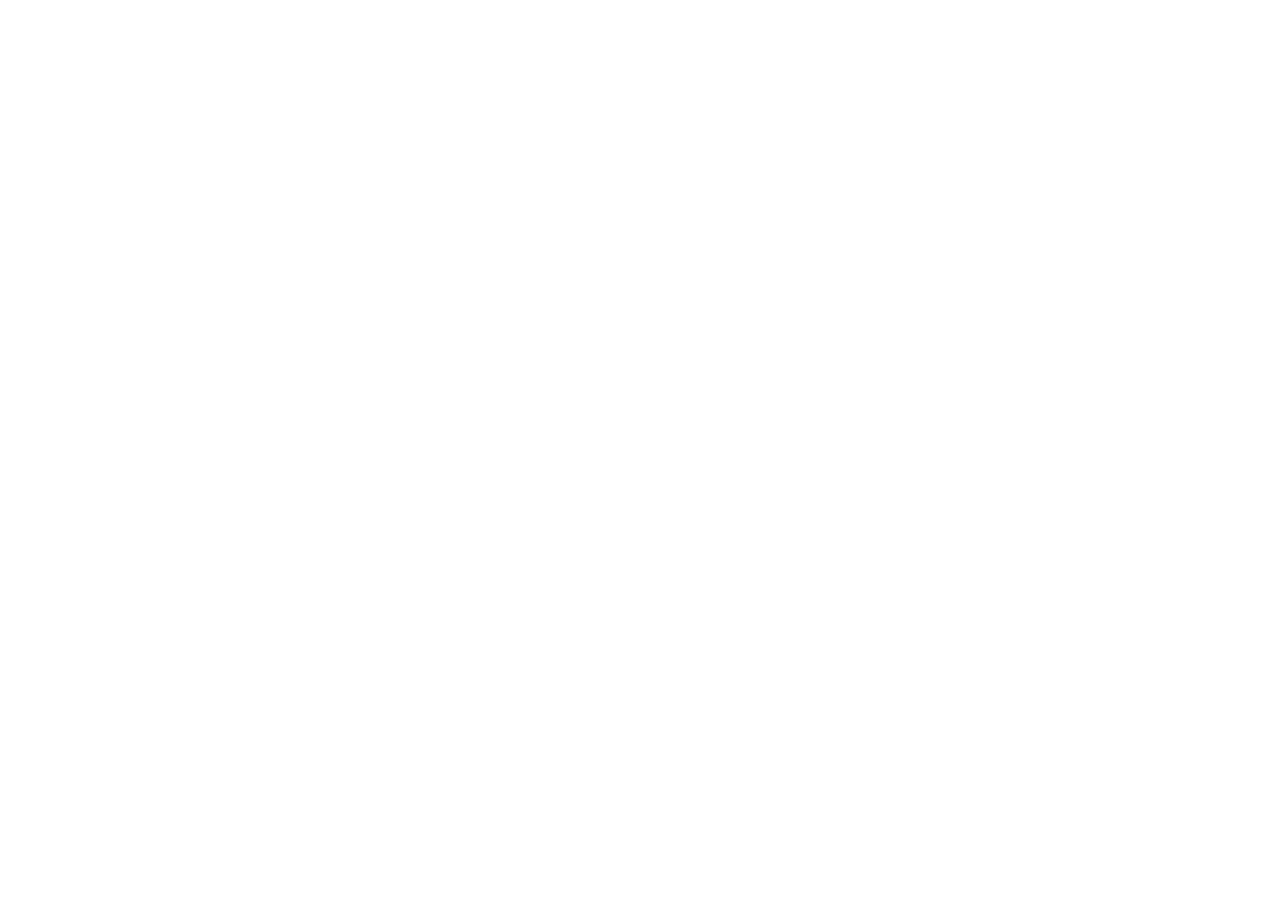
==== graphs.html @ 282856ce "Add d3 graphs" ====
<!DOCTYPE html>
<html lang="es">
<head>
  <meta charset="UTF-8">
  <meta http-equiv="X-UA-Compatible" content="IE=edge">
  <meta name="viewport" content="width=device-width, initial-scale=1.0">
  <title>Graficos</title>
  <link rel="stylesheet" href="css/graph.css">
</head>
<body>

  <div id="graphSt"></div>
  <div id="graphSeed"></div>
  
  <script src="https://d3js.org/d3.v6.min.js"></script>
  <script src=//cdnjs.cloudflare.com/ajax/libs/seedrandom/2.3.10/seedrandom.min.js></script>
  <script src="js/graphs.js"></script>
</body>
</html>
---- css/graph.css ----
.graph {
  list-style: none;
  margin: 0;
  padding: 0;
  display: grid;
  column-gap: 1px;
  position: relative;
}

.graph::before {
  content: '';
  position: absolute;
  top: 0;
  left: 0;
  background: black;
  width: 100%;
  height: 25%;
  z-index: 1;
  opacity: .3;
}

.graph__item {
  background: #d4d4d4;
  height: 200px;
}

.bar {
  position: relative;
  width: 100%;
  height: 100%;
}
.bar__label {
  font-family: verdana, sans-serif;
  font-size: .6em;
  position: absolute;
  left: 50%;
  bottom: 7px;
  transform: translateX(-50%) rotate(90deg);
  color: white;
  font-weight: bold;
  z-index: 1;
  text-align: right;
  width: 100%;
}
.bar__progress {
  position: absolute;
  background: #666;
  bottom: 0;
  left: 50%;
  width: 100%;
  transform: translateX(-50%);
  transition: padding ease .3s;
}
.bar:hover .bar__progress {
  padding: 3px;
  box-shadow: 0 0 6px rgba(0,0,0,.5);
  border: 1px solid white;
  border-bottom-width: 0;
  z-index: 2;
}
.bar:hover .bar__label {
  z-index: 3;
}

.bar__progress--high {
  background: tomato;
}

.bar__progress--max {
  background: #414141;
}
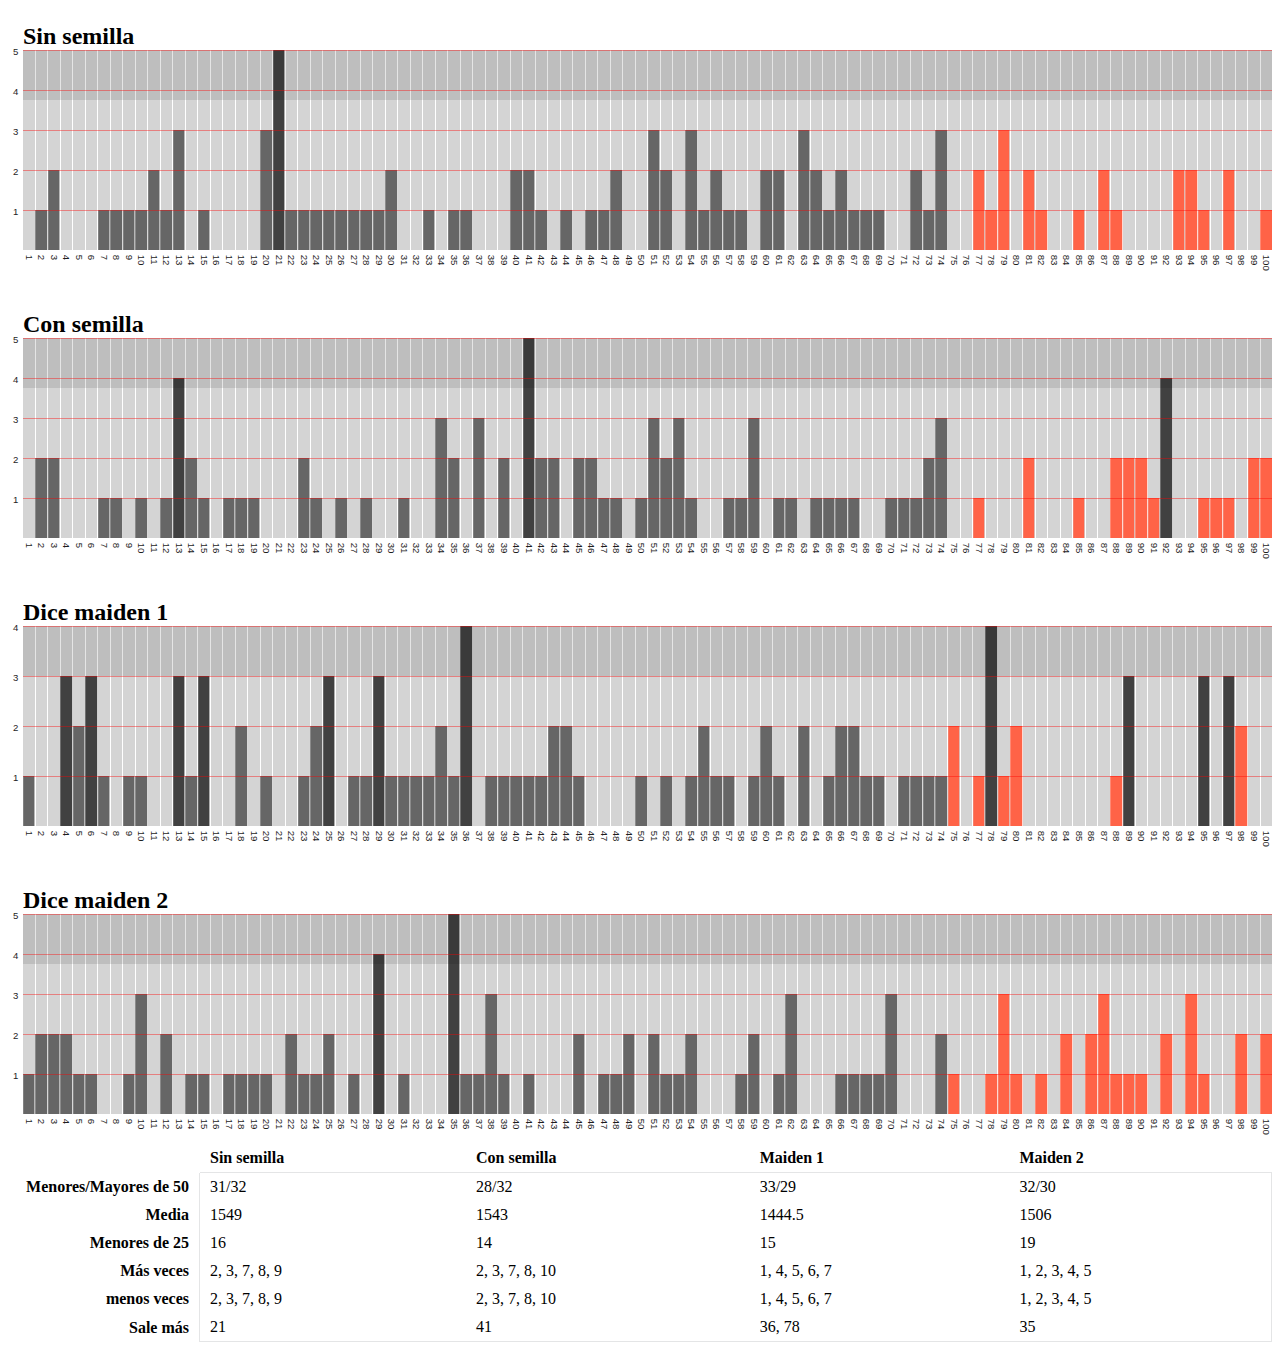
==== commit bc432ea7: "Add graphs and learn more about random seeds" ====
--- a/graphs.html
+++ b/graphs.html
@@ -9,11 +9,37 @@
 </head>
 <body>
 
-  <div id="graphSt"></div>
-  <div id="graphSeed"></div>
+  <div id="graphSt" class="graph js__graph">
+    <h2 class="graph__title">Sin semilla</h2>
+  </div>
+  <div id="graphSeed" class="graph js__graph">
+    <h2 class="graph__title">Con semilla</h2>
+  </div>
+  <div id="graphMaiden" class="graph js__graph">
+    <h2 class="graph__title">Dice maiden 1</h2>
+  </div>
+  <div id="graphMaiden2" class="graph js__graph">
+    <h2 class="graph__title">Dice maiden 2</h2>
+  </div>
+
+  <table class="stats">
+    <thead>
+      <tr>
+        <td></td>
+        <th>Sin semilla</th>
+        <th>Con semilla</th>
+        <th>Maiden 1</th>
+        <th>Maiden 2</th>
+      </tr>
+    </thead>
+    <tbody class="stats__body js__stats-body">
+      
+    </tbody>
+  </table>
   
-  <script src="https://d3js.org/d3.v6.min.js"></script>
-  <script src=//cdnjs.cloudflare.com/ajax/libs/seedrandom/2.3.10/seedrandom.min.js></script>
+  <script src="js/vendor/d3.v6.min.js"></script>
+  <script src="js/vendor/lodash.js"></script>
+  <script src=js/vendor/seedrandom.min.js></script>
   <script src="js/graphs.js"></script>
 </body>
 </html>--- a/css/graph.css
+++ b/css/graph.css
@@ -1,4 +1,20 @@
 .graph {
+  padding: 15px 0 30px 15px;
+  overflow: auto;
+}
+
+.graph + .graph {
+  margin-top: 1em
+}
+.graph__title {
+  margin: 0;
+}
+.graph__container {
+  position: relative;
+  min-width: 1200px;
+}
+
+.graph__bars {
   list-style: none;
   margin: 0;
   padding: 0;
@@ -7,7 +23,7 @@
   position: relative;
 }
 
-.graph::before {
+.graph__bars::before {
   content: '';
   position: absolute;
   top: 0;
@@ -16,10 +32,10 @@
   width: 100%;
   height: 25%;
   z-index: 1;
-  opacity: .3;
+  opacity: .1;
 }
 
-.graph__item {
+.graph__bar {
   background: #d4d4d4;
   height: 200px;
 }
@@ -34,12 +50,11 @@
   font-size: .6em;
   position: absolute;
   left: 50%;
-  bottom: 7px;
+  top: calc(100% + 5px);
   transform: translateX(-50%) rotate(90deg);
-  color: white;
-  font-weight: bold;
+  color: #1e1e1e;
   z-index: 1;
-  text-align: right;
+  text-align: left;
   width: 100%;
 }
 .bar__progress {
@@ -52,7 +67,7 @@
   transition: padding ease .3s;
 }
 .bar:hover .bar__progress {
-  padding: 3px;
+  padding: 0 3px;
   box-shadow: 0 0 6px rgba(0,0,0,.5);
   border: 1px solid white;
   border-bottom-width: 0;
@@ -60,6 +75,7 @@
 }
 .bar:hover .bar__label {
   z-index: 3;
+  font-weight: bold;
 }
 
 .bar__progress--high {
@@ -69,3 +85,65 @@
 .bar__progress--max {
   background: #414141;
 }
+
+.graph__axis {
+  height: 100%;
+  position: absolute;
+  left: 0;
+  top: 0;
+  width: 100%;
+  z-index: 1;
+  pointer-events: none;
+  display: flex;
+  justify-content: space-between;
+  flex-direction: column;
+}
+.graph__axis-bar {
+  height: 1px;
+  background: rgba(255,0,0,.4);
+  margin-bottom: auto;
+  position: relative;
+}
+.graph__axis-bar-level {
+  position: absolute;
+  left: -10px;
+  top: 50%;
+  transform: translateY(-50%);
+  font-family: verdana, sans-serif;
+  font-size: .6em;
+  color: #1e1e1e;
+}
+
+.stats {
+  width: 100%;
+  border-spacing: 0;
+}
+
+.stats thead td {
+  width: 190px;
+}
+.stats thead th {
+  border-bottom: 1px solid #e4e5e6;
+  text-align: left;
+    padding: 5px 10px;
+}
+.stats tbody tr:hover {
+  background: #f4f5f6;
+}
+.stats tbody th {
+  border-right: 1px solid #e4e5e6;
+  text-align: right;
+  padding: 5px 10px;
+}
+
+.stats tbody td {
+  padding: 5px 10px;
+}
+
+.stats tbody td:last-child {
+  border-right: 1px solid #e4e5e6;
+}
+
+.stats tbody tr:last-child td {
+  border-bottom: 1px solid #e4e5e6;
+}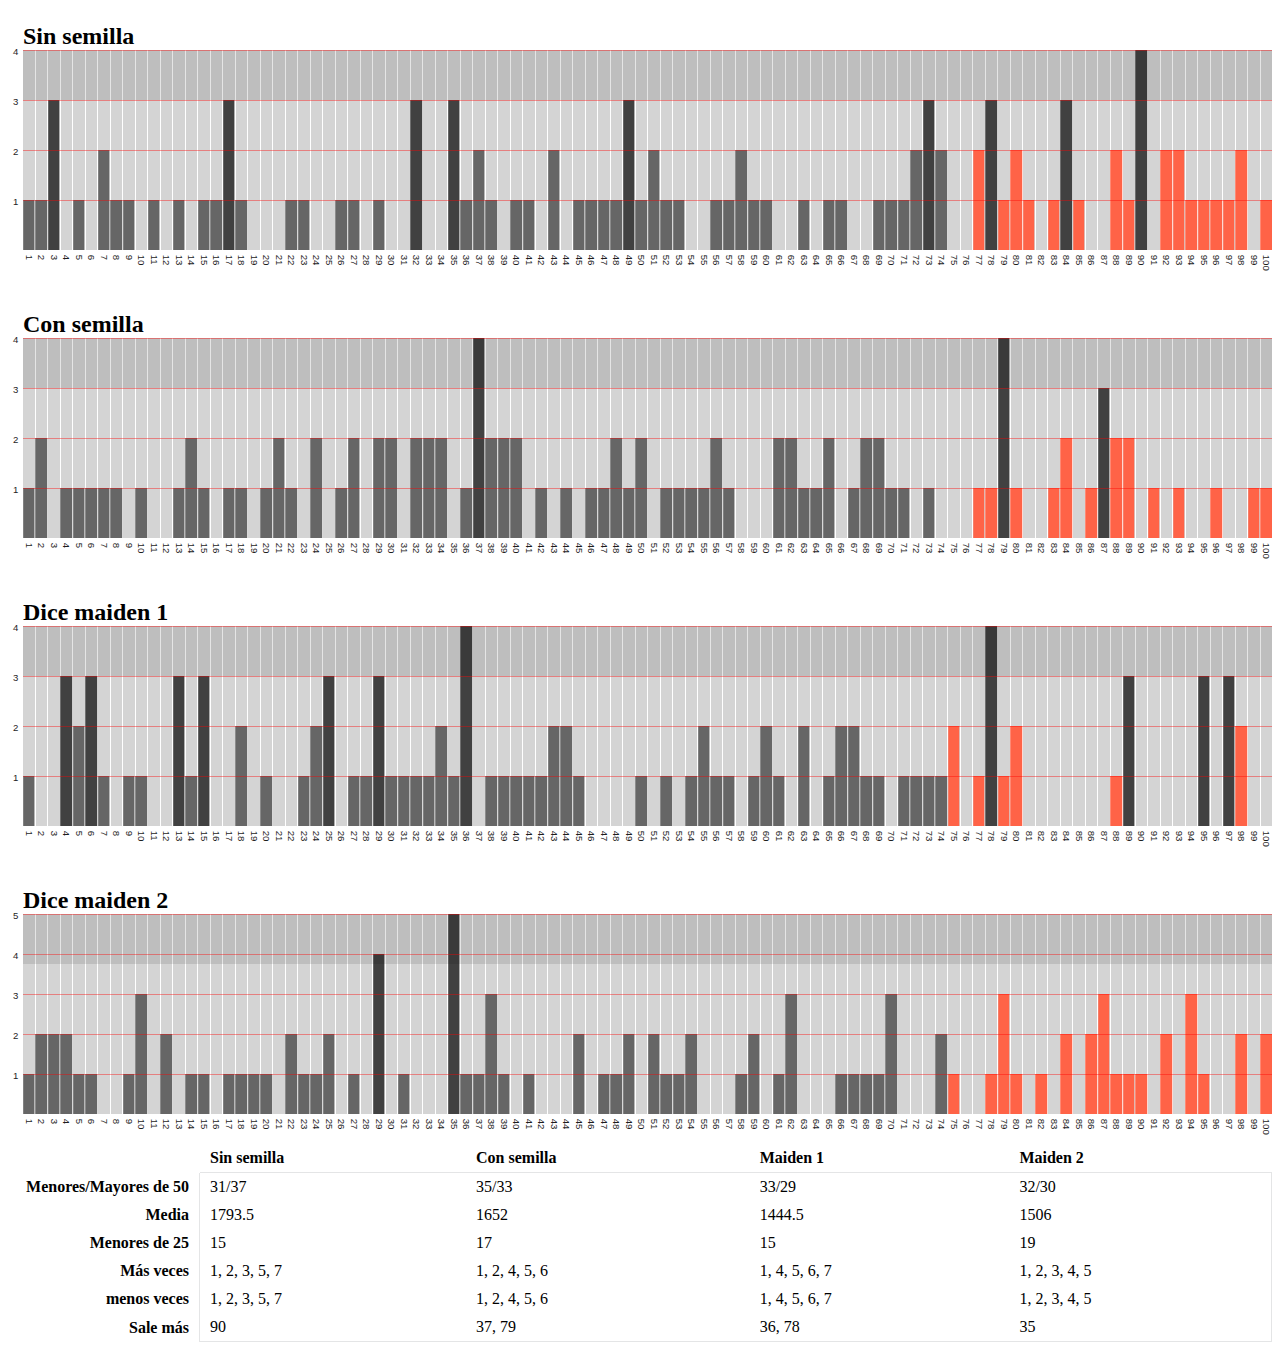
==== commit feaa694a: "Reorder and make the rolls" ====
--- a/graphs.html
+++ b/graphs.html
@@ -40,6 +40,6 @@
   <script src="js/vendor/d3.v6.min.js"></script>
   <script src="js/vendor/lodash.js"></script>
   <script src=js/vendor/seedrandom.min.js></script>
-  <script src="js/graphs.js"></script>
+  <script src="js/graphs.js" type="module"></script>
 </body>
 </html>